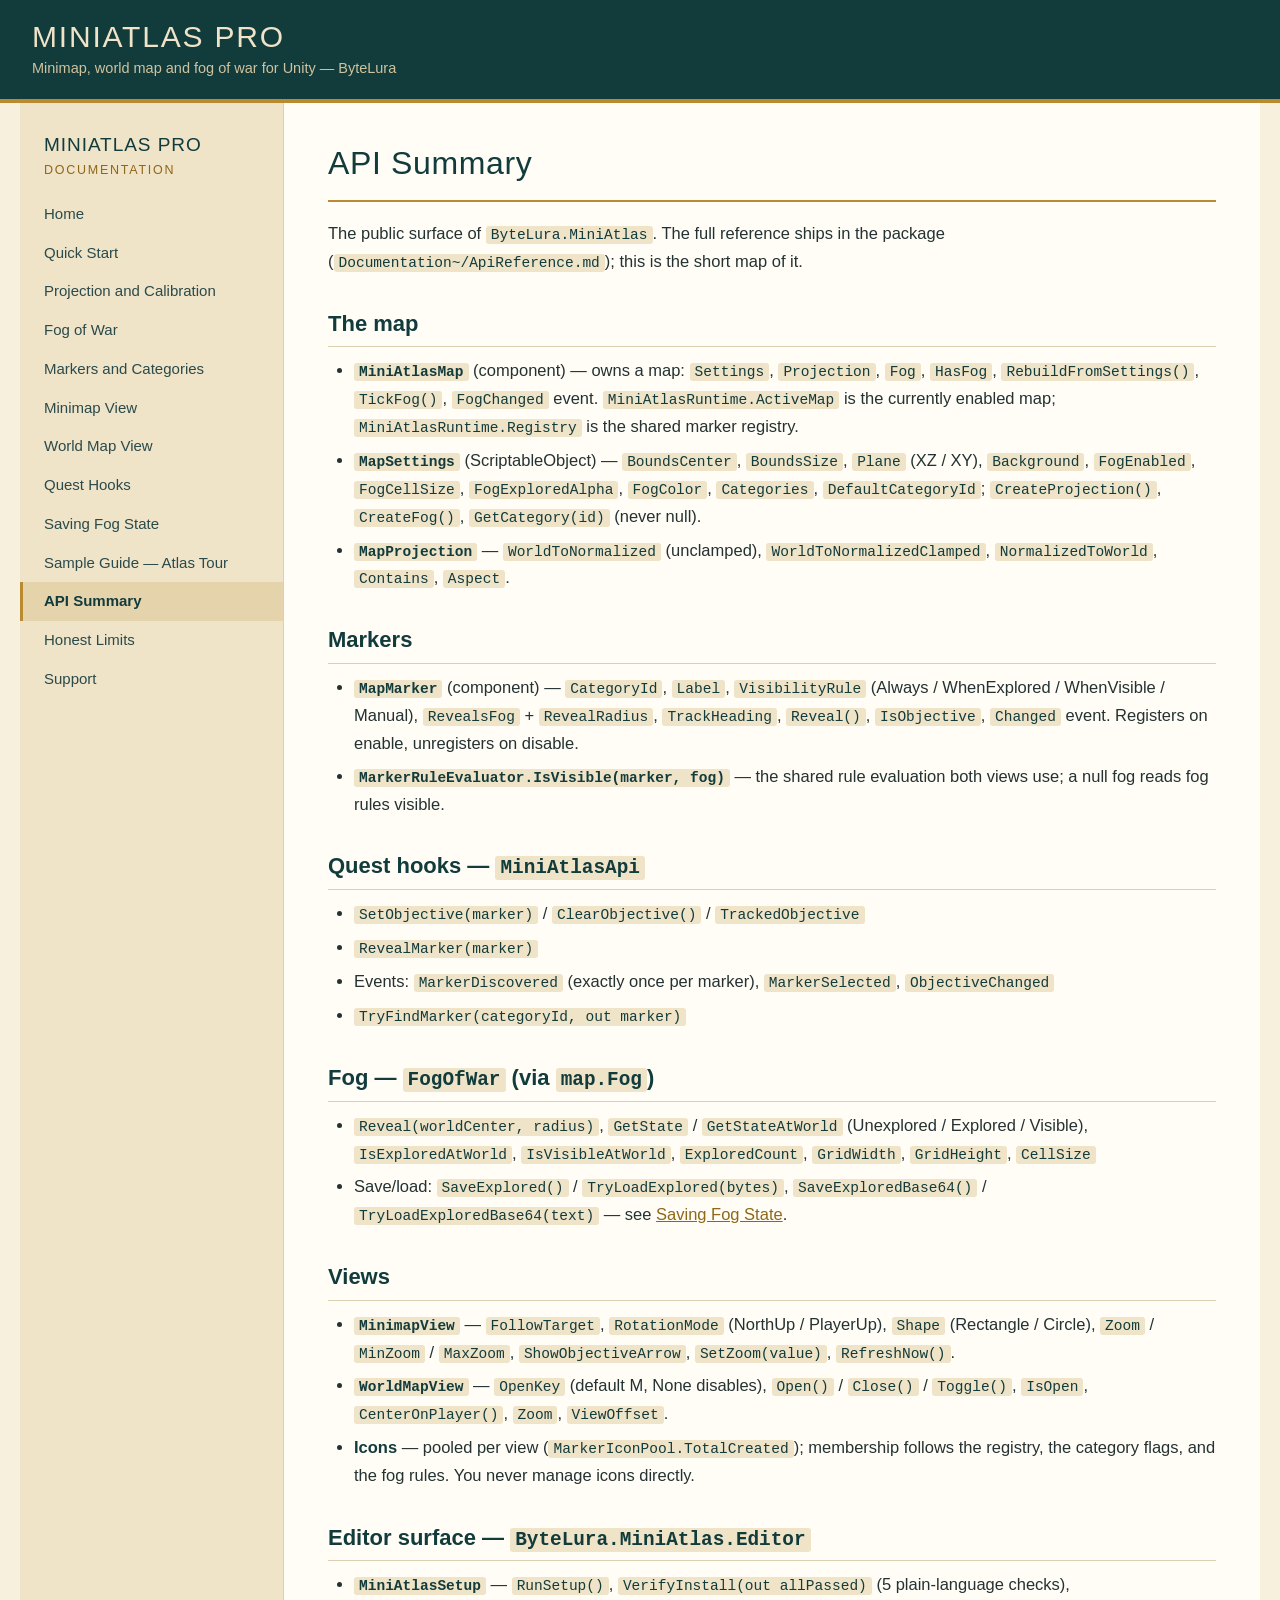
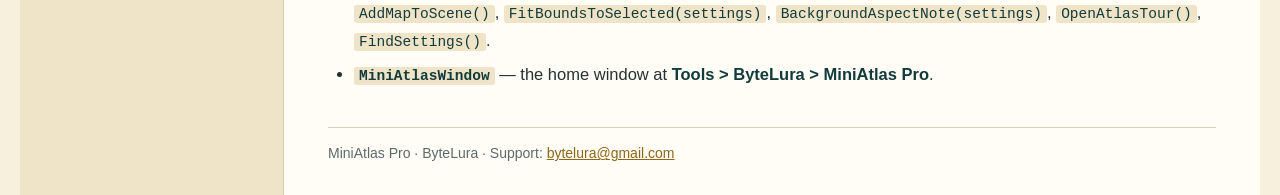
==== api-summary.html @ b771d697 "ByteLura documentation site — initial publish" ====
<!DOCTYPE html>
<html lang="en">
<head>
<meta charset="utf-8">
<meta name="viewport" content="width=device-width, initial-scale=1">
<title>API Summary — MiniAtlas Pro Documentation · ByteLura</title>
<link rel="stylesheet" href="style.css">
</head>
<body>
<header class="site-header">
  <div class="site-name">MiniAtlas Pro</div>
  <div class="site-tag">Minimap, world map and fog of war for Unity — ByteLura</div>
</header>
<div class="layout">
<aside class="sidebar"><div class="side-title">MiniAtlas Pro</div><div class="side-sub">Documentation</div><nav><ul><li><a href="index.html">Home</a></li><li><a href="quick-start.html">Quick Start</a></li><li><a href="projection-and-calibration.html">Projection and Calibration</a></li><li><a href="fog-of-war.html">Fog of War</a></li><li><a href="markers-and-categories.html">Markers and Categories</a></li><li><a href="minimap-view.html">Minimap View</a></li><li><a href="world-map-view.html">World Map View</a></li><li><a href="quest-hooks.html">Quest Hooks</a></li><li><a href="saving-fog-state.html">Saving Fog State</a></li><li><a href="sample-guide.html">Sample Guide — Atlas Tour</a></li><li><a href="api-summary.html" class="active">API Summary</a></li><li><a href="honest-limits.html">Honest Limits</a></li><li><a href="support.html">Support</a></li></ul></nav></aside>
<main class="content">
<h1>API Summary</h1>
<p>The public surface of <code>ByteLura.MiniAtlas</code>. The full reference ships in the package (<code>Documentation~/ApiReference.md</code>); this is the short map of it.</p>
<h2>The map</h2>
<ul><li><strong><code>MiniAtlasMap</code></strong> (component) — owns a map: <code>Settings</code>, <code>Projection</code>, <code>Fog</code>, <code>HasFog</code>, <code>RebuildFromSettings()</code>, <code>TickFog()</code>, <code>FogChanged</code> event. <code>MiniAtlasRuntime.ActiveMap</code> is the currently enabled map; <code>MiniAtlasRuntime.Registry</code> is the shared marker registry.</li><li><strong><code>MapSettings</code></strong> (ScriptableObject) — <code>BoundsCenter</code>, <code>BoundsSize</code>, <code>Plane</code> (XZ / XY), <code>Background</code>, <code>FogEnabled</code>, <code>FogCellSize</code>, <code>FogExploredAlpha</code>, <code>FogColor</code>, <code>Categories</code>, <code>DefaultCategoryId</code>; <code>CreateProjection()</code>, <code>CreateFog()</code>, <code>GetCategory(id)</code> (never null).</li><li><strong><code>MapProjection</code></strong> — <code>WorldToNormalized</code> (unclamped), <code>WorldToNormalizedClamped</code>, <code>NormalizedToWorld</code>, <code>Contains</code>, <code>Aspect</code>.</li></ul>
<h2>Markers</h2>
<ul><li><strong><code>MapMarker</code></strong> (component) — <code>CategoryId</code>, <code>Label</code>, <code>VisibilityRule</code> (Always / WhenExplored / WhenVisible / Manual), <code>RevealsFog</code> + <code>RevealRadius</code>, <code>TrackHeading</code>, <code>Reveal()</code>, <code>IsObjective</code>, <code>Changed</code> event. Registers on enable, unregisters on disable.</li><li><strong><code>MarkerRuleEvaluator.IsVisible(marker, fog)</code></strong> — the shared rule evaluation both views use; a null fog reads fog rules visible.</li></ul>
<h2>Quest hooks — <code>MiniAtlasApi</code></h2>
<ul><li><code>SetObjective(marker)</code> / <code>ClearObjective()</code> / <code>TrackedObjective</code></li><li><code>RevealMarker(marker)</code></li><li>Events: <code>MarkerDiscovered</code> (exactly once per marker), <code>MarkerSelected</code>, <code>ObjectiveChanged</code></li><li><code>TryFindMarker(categoryId, out marker)</code></li></ul>
<h2>Fog — <code>FogOfWar</code> (via <code>map.Fog</code>)</h2>
<ul><li><code>Reveal(worldCenter, radius)</code>, <code>GetState</code> / <code>GetStateAtWorld</code> (Unexplored / Explored / Visible), <code>IsExploredAtWorld</code>, <code>IsVisibleAtWorld</code>, <code>ExploredCount</code>, <code>GridWidth</code>, <code>GridHeight</code>, <code>CellSize</code></li><li>Save/load: <code>SaveExplored()</code> / <code>TryLoadExplored(bytes)</code>, <code>SaveExploredBase64()</code> / <code>TryLoadExploredBase64(text)</code> — see <a href="saving-fog-state.html">Saving Fog State</a>.</li></ul>
<h2>Views</h2>
<ul><li><strong><code>MinimapView</code></strong> — <code>FollowTarget</code>, <code>RotationMode</code> (NorthUp / PlayerUp), <code>Shape</code> (Rectangle / Circle), <code>Zoom</code> / <code>MinZoom</code> / <code>MaxZoom</code>, <code>ShowObjectiveArrow</code>, <code>SetZoom(value)</code>, <code>RefreshNow()</code>.</li><li><strong><code>WorldMapView</code></strong> — <code>OpenKey</code> (default M, None disables), <code>Open()</code> / <code>Close()</code> / <code>Toggle()</code>, <code>IsOpen</code>, <code>CenterOnPlayer()</code>, <code>Zoom</code>, <code>ViewOffset</code>.</li><li><strong>Icons</strong> — pooled per view (<code>MarkerIconPool.TotalCreated</code>); membership follows the registry, the category flags, and the fog rules. You never manage icons directly.</li></ul>
<h2>Editor surface — <code>ByteLura.MiniAtlas.Editor</code></h2>
<ul><li><strong><code>MiniAtlasSetup</code></strong> — <code>RunSetup()</code>, <code>VerifyInstall(out allPassed)</code> (5 plain-language checks), <code>AddMapToScene()</code>, <code>FitBoundsToSelected(settings)</code>, <code>BackgroundAspectNote(settings)</code>, <code>OpenAtlasTour()</code>, <code>FindSettings()</code>.</li><li><strong><code>MiniAtlasWindow</code></strong> — the home window at <strong>Tools &gt; ByteLura &gt; MiniAtlas Pro</strong>.</li></ul>
<footer class="site-footer">MiniAtlas Pro · ByteLura · Support: <a href="mailto:bytelura@gmail.com">bytelura@gmail.com</a></footer>
</main>
</div>
</body>
</html>
---- style.css ----
/* MiniAtlas Pro — documentation site
   Identity: parchment #EFE3C8 · deep ink-teal #123B3C · brass #B98A2F */

:root {
  --parchment: #EFE3C8;
  --parchment-soft: #F7F0DC;
  --ink: #123B3C;
  --ink-soft: #2A4A4B;
  --brass: #B98A2F;
  --brass-dark: #8F6718;
  --paper: #FFFDF6;
  --text: #243233;
  --muted: #5C6B6A;
  --rule: #DCD0B2;
}

* { box-sizing: border-box; }

html { -webkit-text-size-adjust: 100%; }

body {
  margin: 0;
  background: var(--parchment-soft);
  color: var(--text);
  font-family: "Segoe UI", "Helvetica Neue", Arial, sans-serif;
  font-size: 16.5px;
  line-height: 1.65;
}

/* ---------- header ---------- */

.site-header {
  background: var(--ink);
  color: var(--parchment);
  padding: 20px 32px 18px;
  border-bottom: 4px solid var(--brass);
}

.site-name {
  font-family: Anton, "Arial Narrow", "Segoe UI", sans-serif;
  font-size: 30px;
  letter-spacing: 0.06em;
  text-transform: uppercase;
  line-height: 1.1;
}

.site-tag { font-size: 14.5px; color: #CFC39E; margin-top: 4px; }

/* ---------- layout ---------- */

.layout {
  display: flex;
  align-items: stretch;
  max-width: 1240px;
  margin: 0 auto;
}

/* ---------- sidebar ---------- */

.sidebar {
  flex: 0 0 264px;
  background: var(--parchment);
  border-right: 1px solid var(--rule);
  padding: 26px 0 40px;
}

.side-title {
  font-family: Anton, "Arial Narrow", "Segoe UI", sans-serif;
  font-size: 19px;
  letter-spacing: 0.05em;
  text-transform: uppercase;
  color: var(--ink);
  padding: 0 24px;
}

.side-sub {
  font-size: 12.5px;
  letter-spacing: 0.14em;
  text-transform: uppercase;
  color: var(--brass-dark);
  padding: 0 24px 14px;
}

.sidebar nav ul { list-style: none; margin: 0; padding: 0; }

.sidebar nav a {
  display: block;
  padding: 7px 24px 7px 21px;
  color: var(--ink-soft);
  text-decoration: none;
  font-size: 15px;
  border-left: 3px solid transparent;
}

.sidebar nav a:hover { background: rgba(185, 138, 47, 0.14); color: var(--ink); }

.sidebar nav a.active {
  border-left-color: var(--brass);
  background: rgba(185, 138, 47, 0.18);
  color: var(--ink);
  font-weight: 600;
}

/* ---------- content ---------- */

.content {
  flex: 1 1 auto;
  min-width: 0;
  background: var(--paper);
  padding: 34px 44px 30px;
}

.content h1 {
  font-family: Anton, "Arial Narrow", "Segoe UI", sans-serif;
  font-weight: 400;
  font-size: 32px;
  letter-spacing: 0.02em;
  color: var(--ink);
  margin: 0 0 18px;
  padding-bottom: 10px;
  border-bottom: 2px solid var(--brass);
}

.content h2 {
  font-size: 22px;
  color: var(--ink);
  margin: 30px 0 10px;
  padding-bottom: 4px;
  border-bottom: 1px solid var(--rule);
}

.content h3 { font-size: 18px; color: var(--ink); margin: 22px 0 8px; }

.content p { margin: 0 0 14px; }

.content a { color: var(--brass-dark); }

.content ul, .content ol { margin: 0 0 14px; padding-left: 26px; }
.content li { margin-bottom: 6px; }
.content li > ul, .content li > ol { margin-top: 6px; margin-bottom: 2px; }

.content strong { color: var(--ink); }

/* ---------- code ---------- */

.content code {
  font-family: Consolas, "Cascadia Mono", "Courier New", monospace;
  font-size: 0.88em;
  background: var(--parchment);
  color: var(--ink);
  padding: 1px 5px;
  border-radius: 3px;
}

.content pre {
  background: var(--ink);
  border-left: 4px solid var(--brass);
  border-radius: 4px;
  padding: 16px 18px;
  overflow-x: auto;
  margin: 0 0 16px;
}

.content pre code {
  background: transparent;
  color: var(--parchment);
  padding: 0;
  font-size: 14px;
  line-height: 1.55;
  white-space: pre;
}

/* ---------- tables ---------- */

.content table {
  border-collapse: collapse;
  width: 100%;
  margin: 0 0 18px;
  font-size: 15.5px;
}

.content th {
  background: var(--ink);
  color: var(--parchment);
  text-align: left;
  font-weight: 600;
  padding: 8px 12px;
}

.content td {
  padding: 8px 12px;
  border-bottom: 1px solid var(--rule);
  vertical-align: top;
}

.content tbody tr:nth-child(even) td { background: var(--parchment-soft); }

/* ---------- footer ---------- */

.site-footer {
  margin-top: 38px;
  padding-top: 14px;
  border-top: 1px solid var(--rule);
  font-size: 14px;
  color: var(--muted);
}

.site-footer a { color: var(--brass-dark); }

/* ---------- documentation images ---------- */

.doc-hero, .doc-shot { margin: 0 0 20px; }

.doc-hero img, .doc-shot img {
  display: block;
  max-width: 100%;
  height: auto;
  border: 1px solid var(--rule);
  border-radius: 6px;
}

.doc-hero figcaption, .doc-shot figcaption {
  font-size: 14px;
  color: var(--muted);
  margin-top: 8px;
}

/* ---------- narrow screens ---------- */

@media (max-width: 860px) {
  .layout { flex-direction: column; }
  .sidebar {
    flex: none;
    border-right: none;
    border-bottom: 1px solid var(--rule);
    padding: 18px 0 14px;
  }
  .sidebar nav ul { display: flex; flex-wrap: wrap; padding: 0 12px; }
  .sidebar nav a {
    padding: 5px 10px;
    border-left: none;
    border-bottom: 2px solid transparent;
    font-size: 14px;
  }
  .sidebar nav a.active { border-bottom-color: var(--brass); background: transparent; }
  .content { padding: 24px 20px 22px; }
  .site-header { padding: 16px 20px 14px; }
  .site-name { font-size: 25px; }
  .content h1 { font-size: 26px; }
  .content table { font-size: 14px; }
}
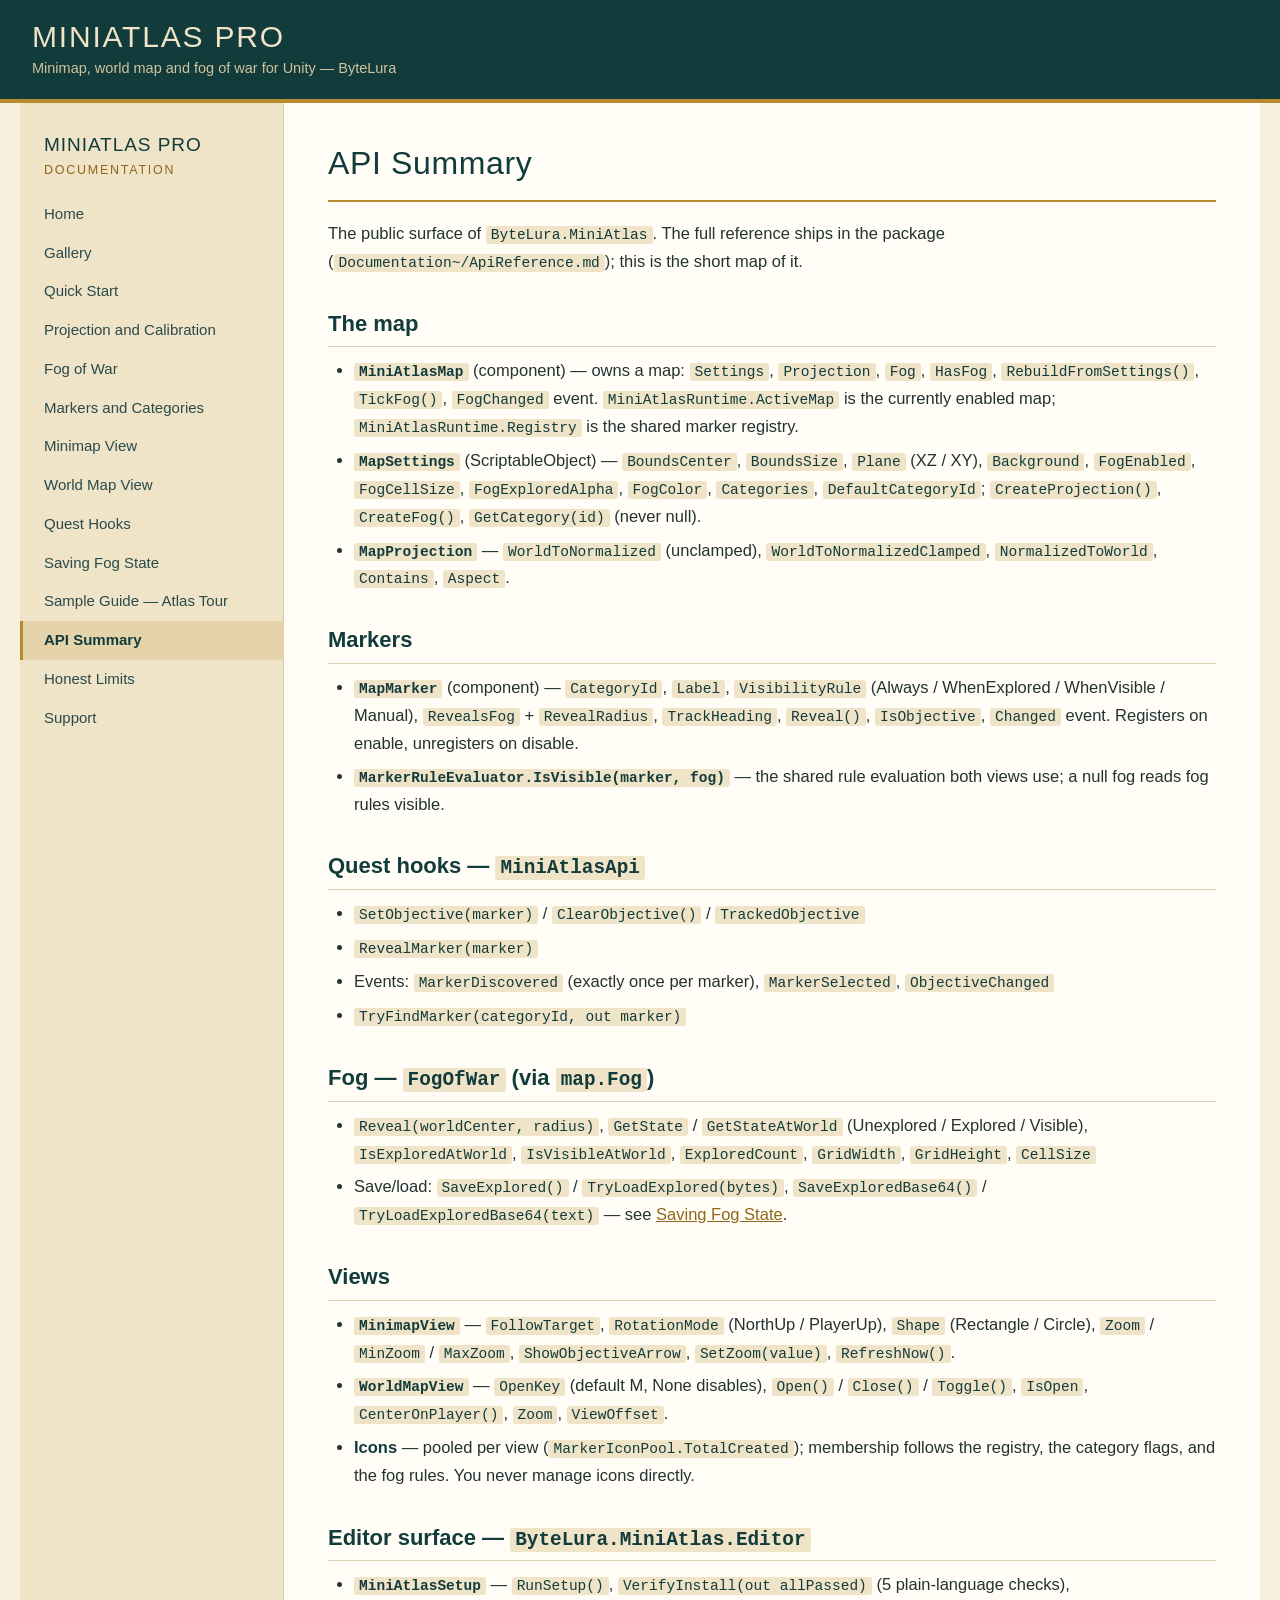
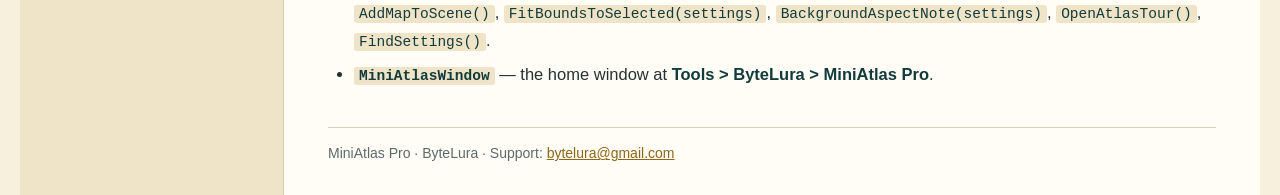
==== commit fd41552a: "Add Gallery page with all 15 showcase finals New gallery.html with the 15 review-cleared showcase im" ====
--- a/api-summary.html
+++ b/api-summary.html
@@ -12,7 +12,7 @@
   <div class="site-tag">Minimap, world map and fog of war for Unity — ByteLura</div>
 </header>
 <div class="layout">
-<aside class="sidebar"><div class="side-title">MiniAtlas Pro</div><div class="side-sub">Documentation</div><nav><ul><li><a href="index.html">Home</a></li><li><a href="quick-start.html">Quick Start</a></li><li><a href="projection-and-calibration.html">Projection and Calibration</a></li><li><a href="fog-of-war.html">Fog of War</a></li><li><a href="markers-and-categories.html">Markers and Categories</a></li><li><a href="minimap-view.html">Minimap View</a></li><li><a href="world-map-view.html">World Map View</a></li><li><a href="quest-hooks.html">Quest Hooks</a></li><li><a href="saving-fog-state.html">Saving Fog State</a></li><li><a href="sample-guide.html">Sample Guide — Atlas Tour</a></li><li><a href="api-summary.html" class="active">API Summary</a></li><li><a href="honest-limits.html">Honest Limits</a></li><li><a href="support.html">Support</a></li></ul></nav></aside>
+<aside class="sidebar"><div class="side-title">MiniAtlas Pro</div><div class="side-sub">Documentation</div><nav><ul><li><a href="index.html">Home</a></li><li><a href="gallery.html">Gallery</a></li><li><a href="quick-start.html">Quick Start</a></li><li><a href="projection-and-calibration.html">Projection and Calibration</a></li><li><a href="fog-of-war.html">Fog of War</a></li><li><a href="markers-and-categories.html">Markers and Categories</a></li><li><a href="minimap-view.html">Minimap View</a></li><li><a href="world-map-view.html">World Map View</a></li><li><a href="quest-hooks.html">Quest Hooks</a></li><li><a href="saving-fog-state.html">Saving Fog State</a></li><li><a href="sample-guide.html">Sample Guide — Atlas Tour</a></li><li><a href="api-summary.html" class="active">API Summary</a></li><li><a href="honest-limits.html">Honest Limits</a></li><li><a href="support.html">Support</a></li></ul></nav></aside>
 <main class="content">
 <h1>API Summary</h1>
 <p>The public surface of <code>ByteLura.MiniAtlas</code>. The full reference ships in the package (<code>Documentation~/ApiReference.md</code>); this is the short map of it.</p>
